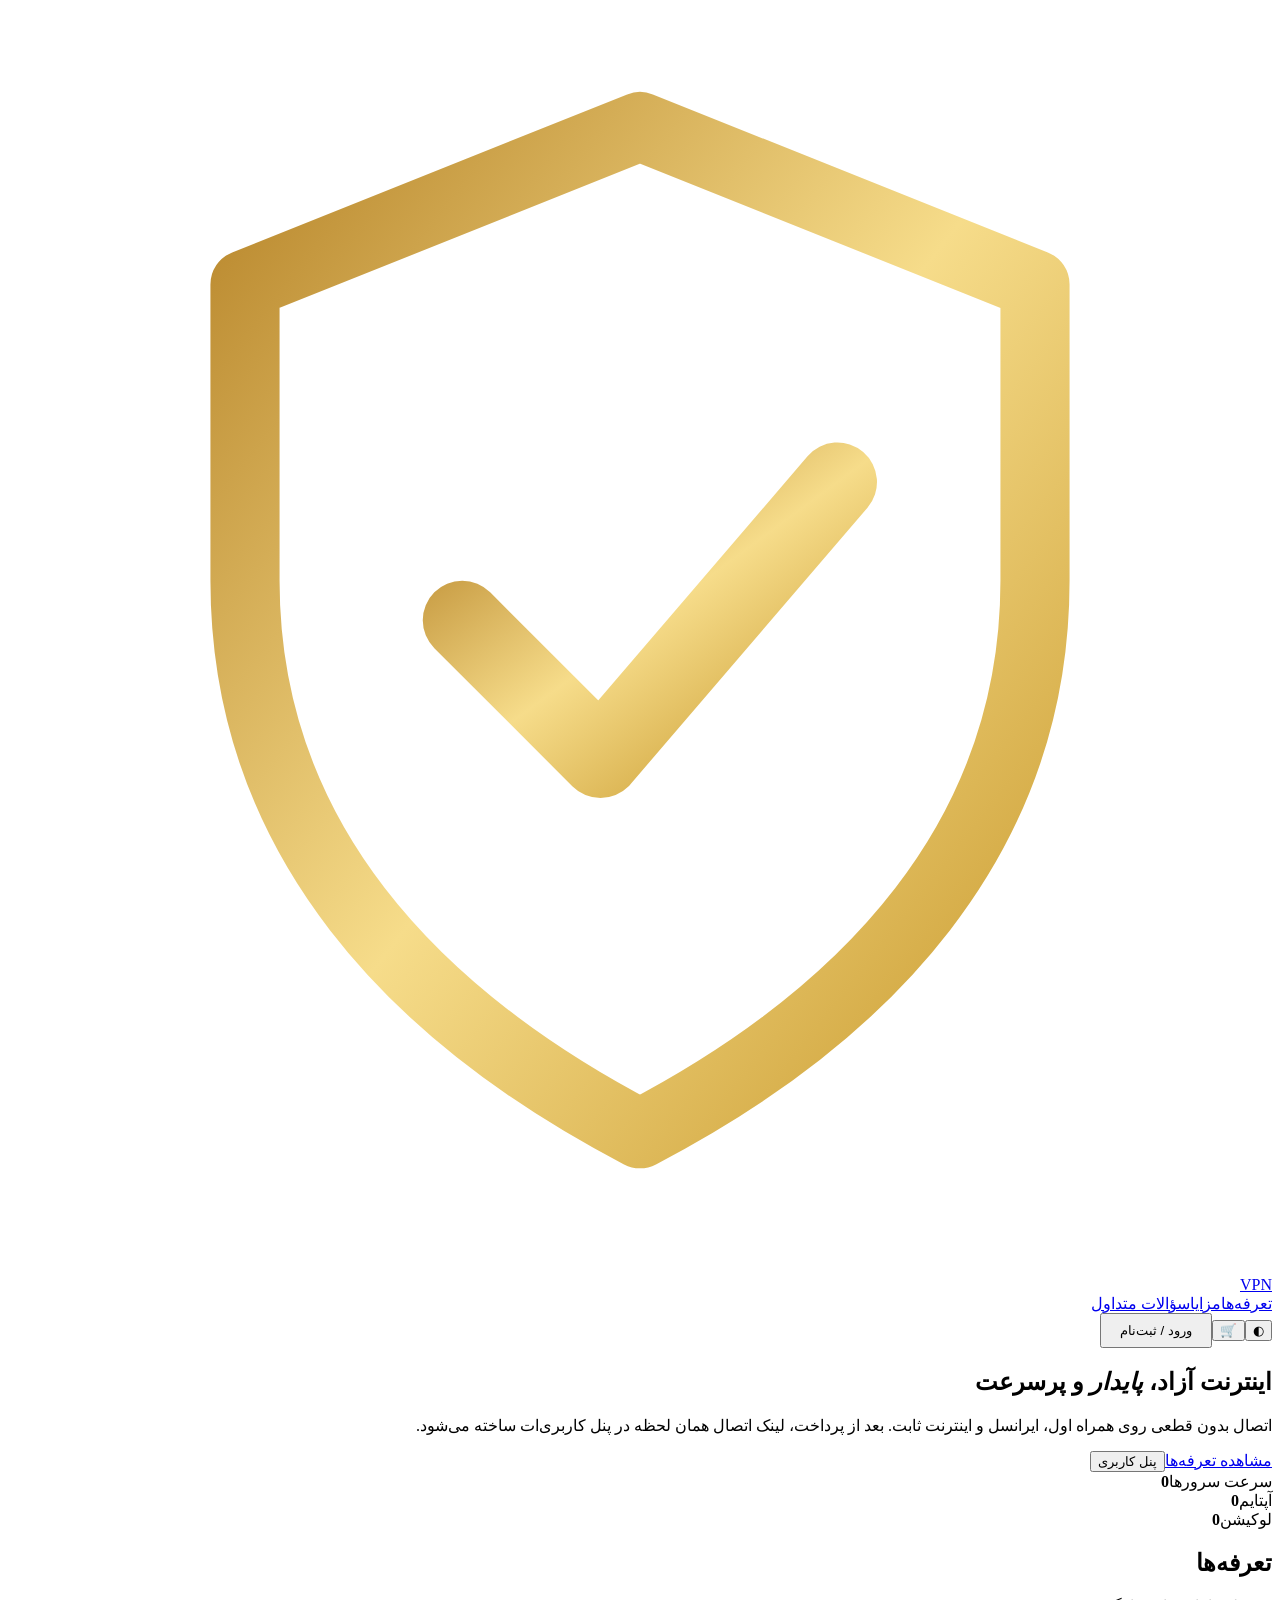
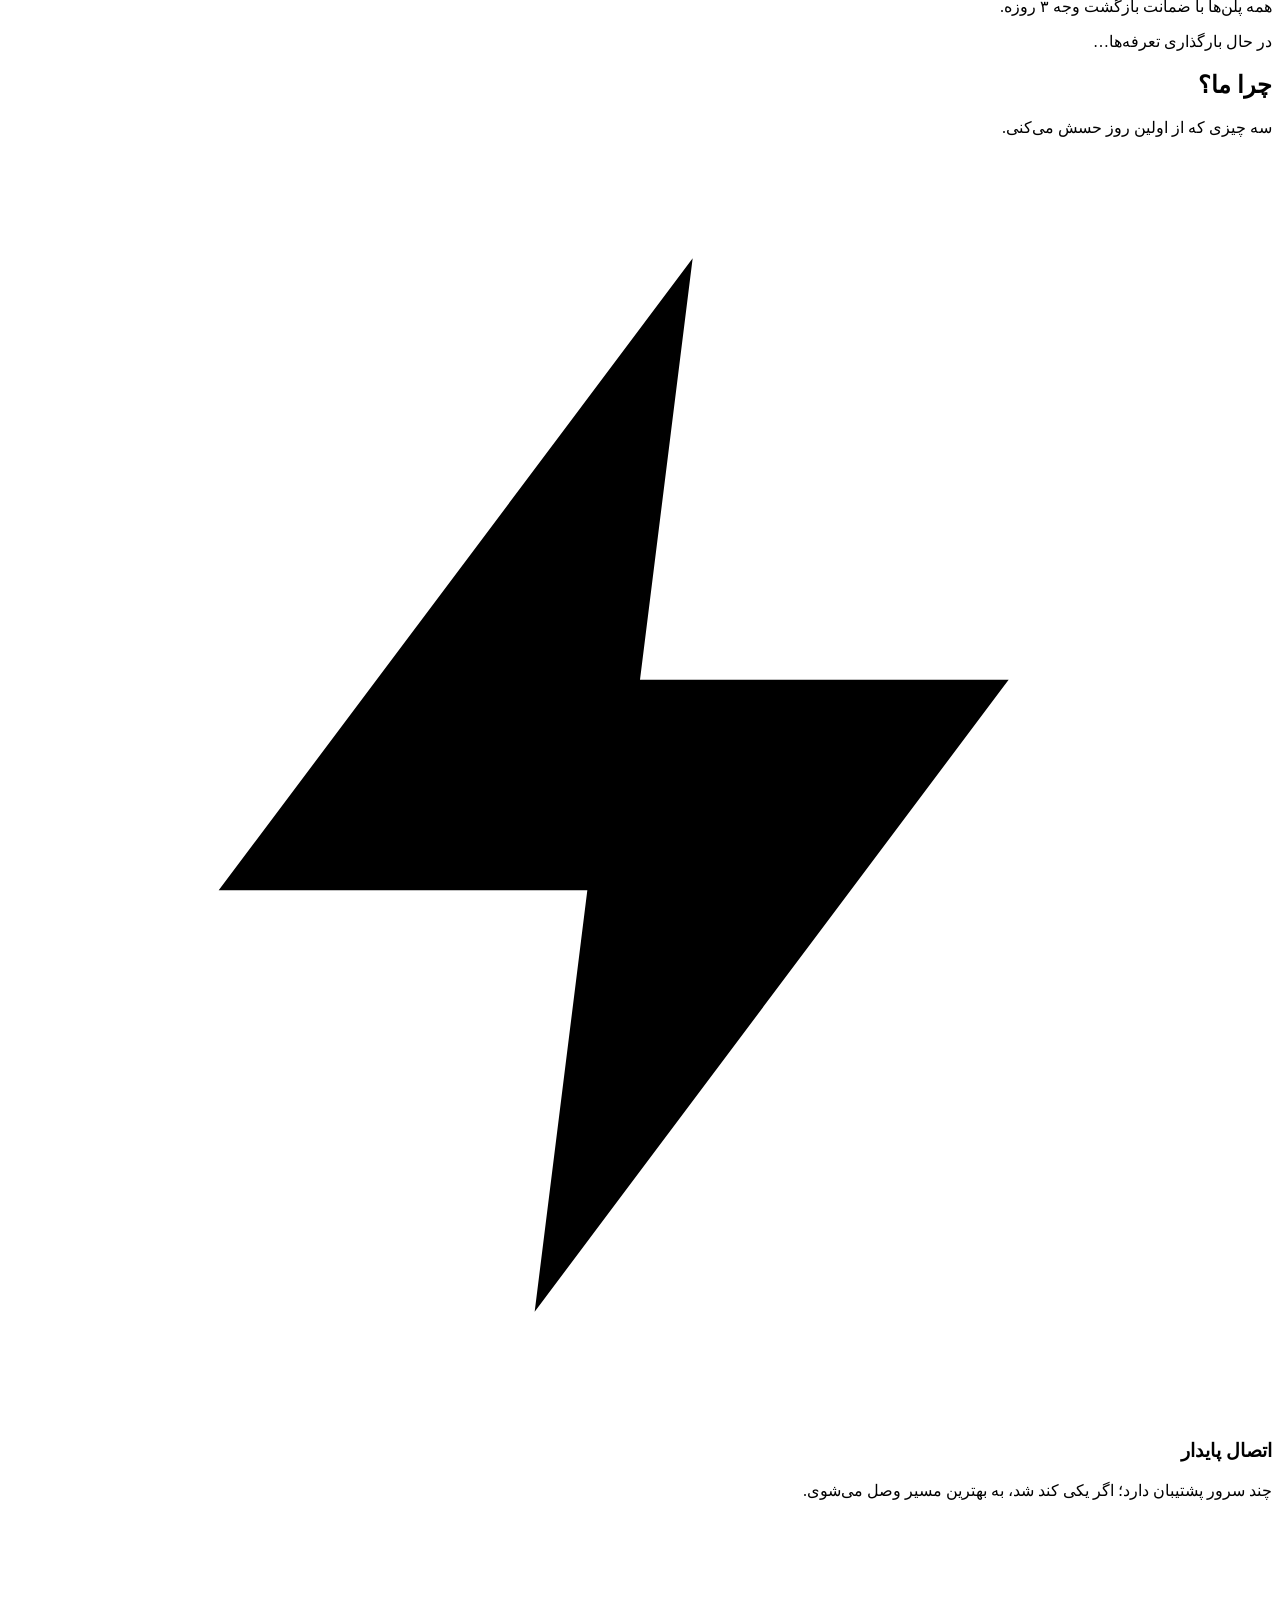
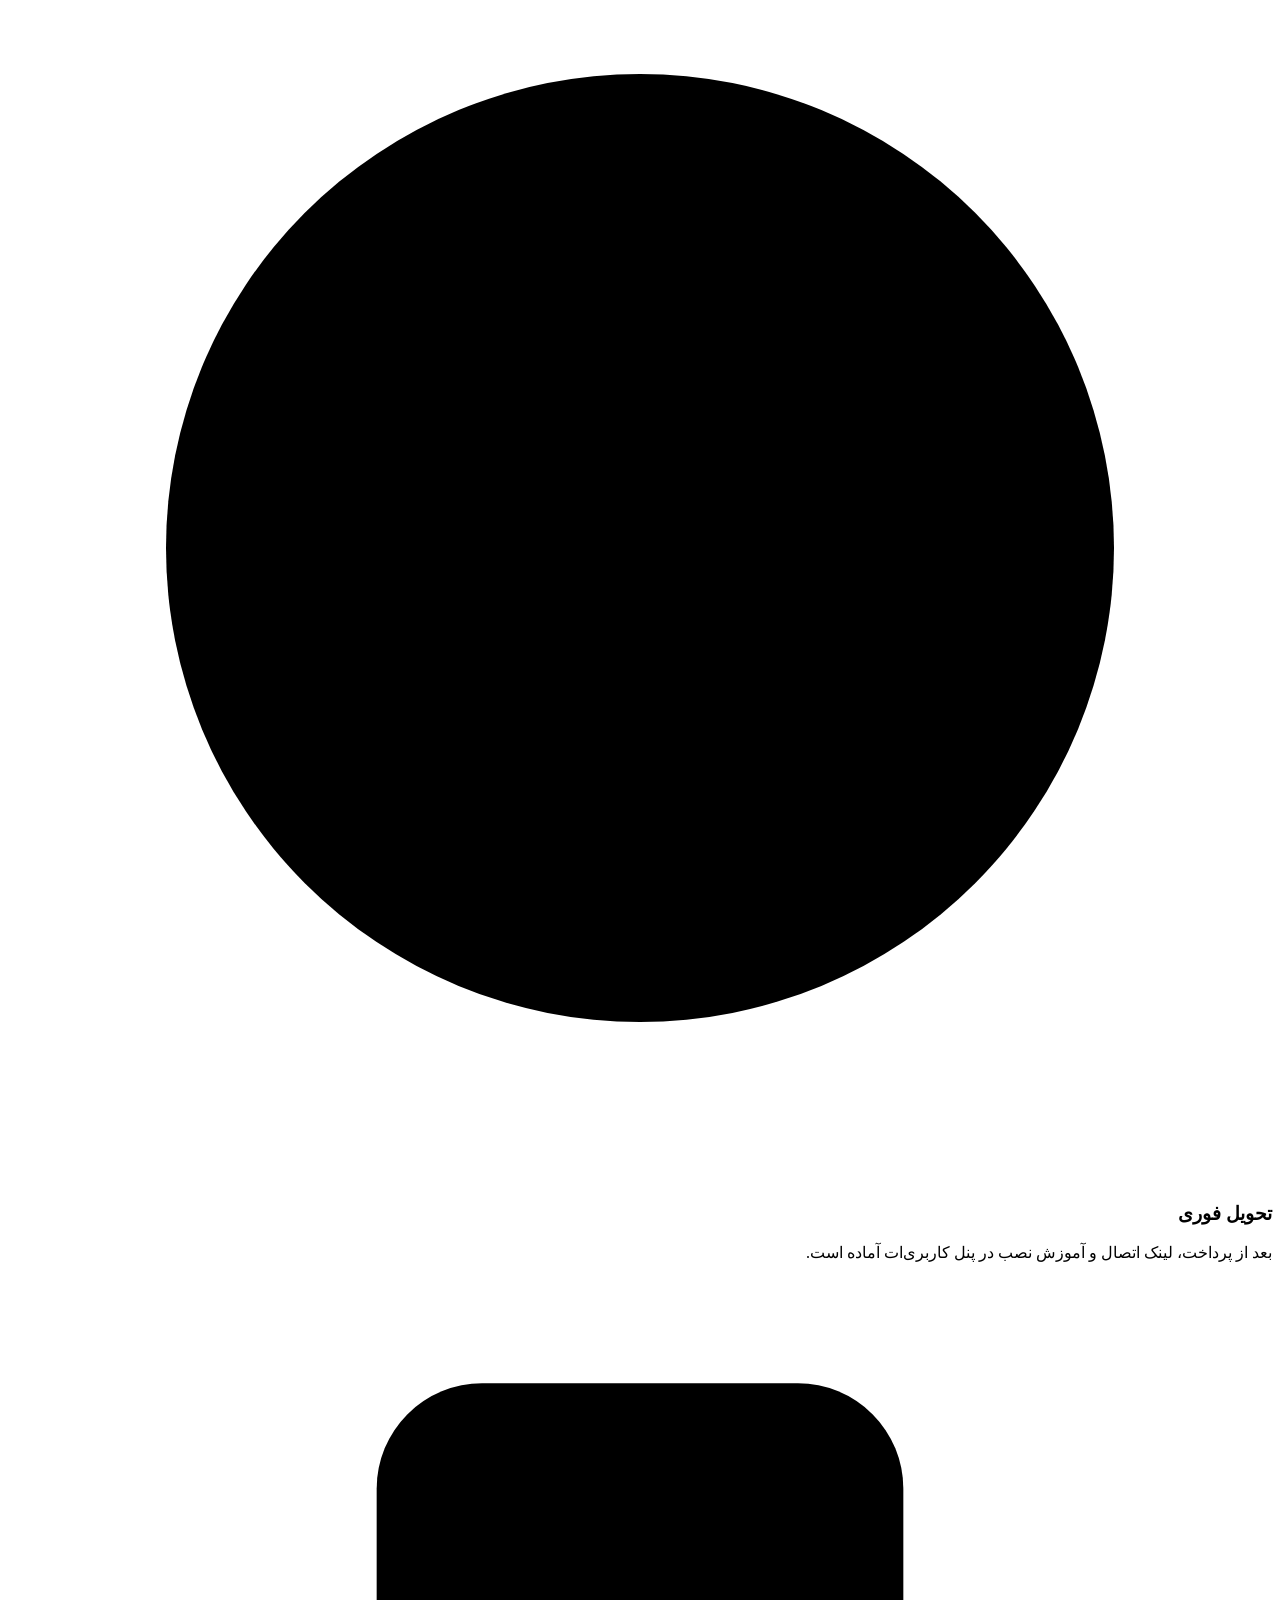
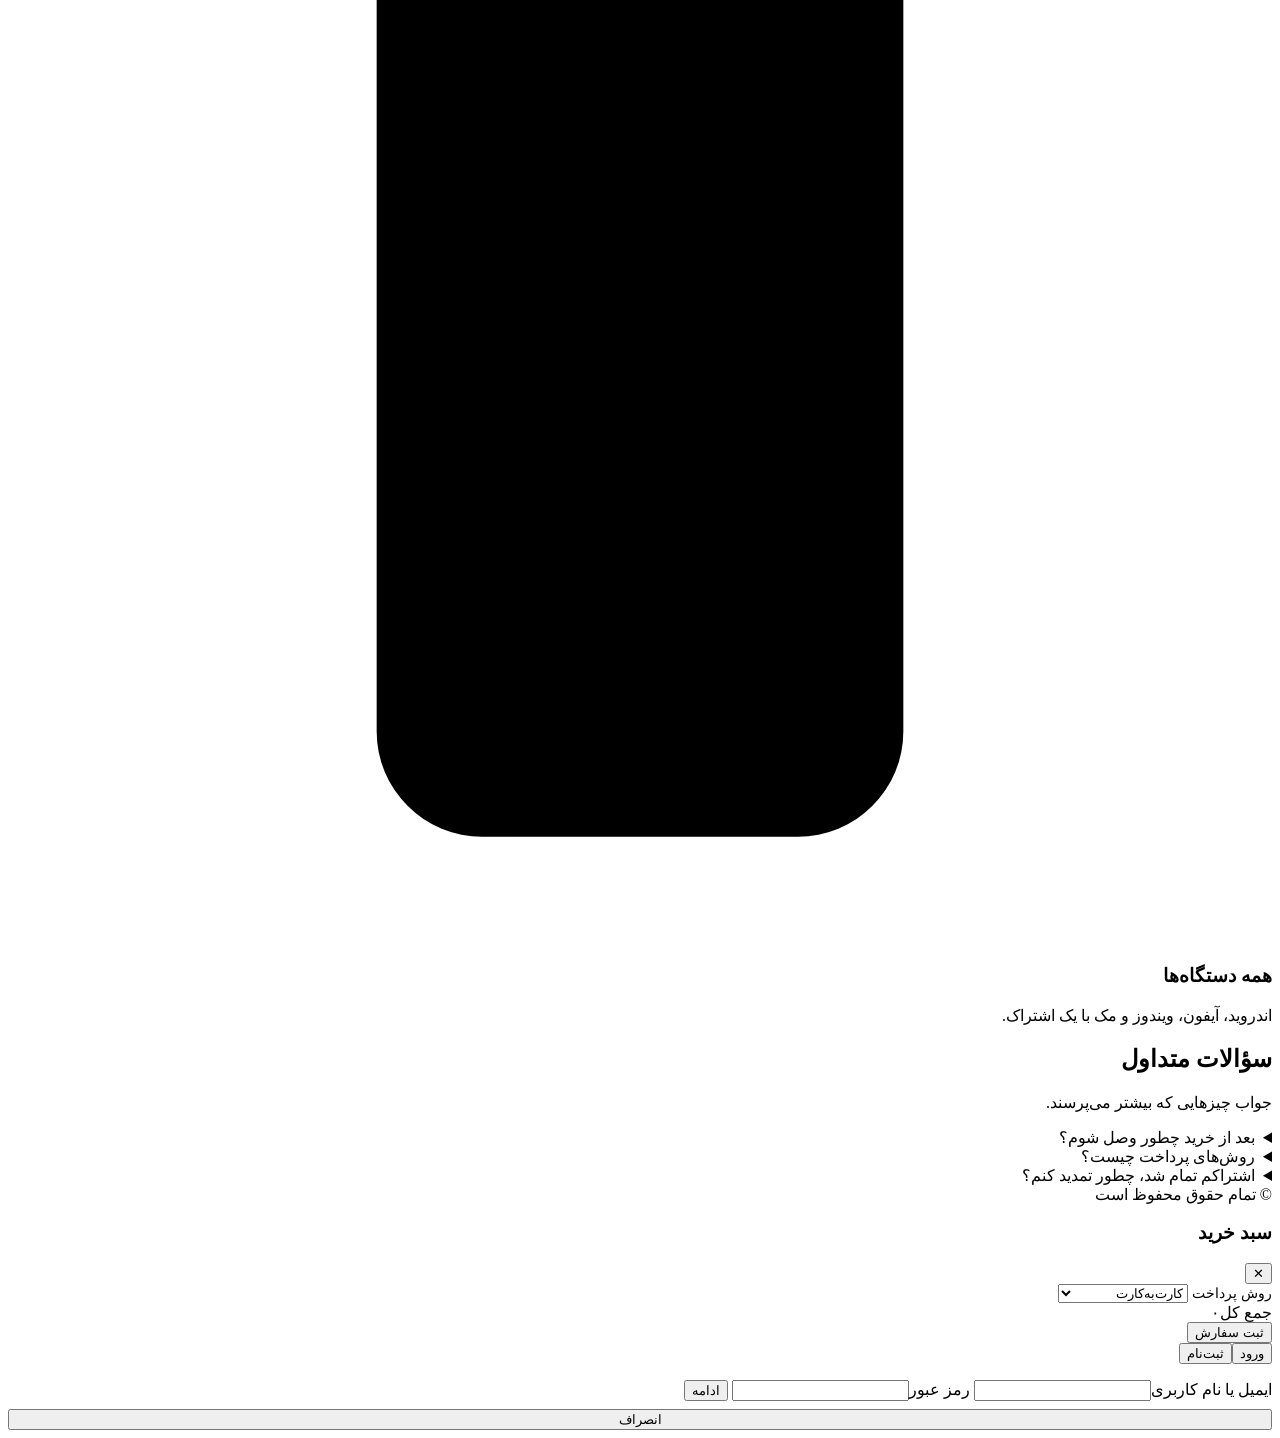
==== index.html @ fc56b476 "Create index.html" ====
<!DOCTYPE html>
<html lang="fa" dir="rtl">
<head>
<meta charset="utf-8">
<meta name="viewport" content="width=device-width, initial-scale=1, viewport-fit=cover">
<title>خرید VPN پرسرعت</title>
<script>try{document.documentElement.dataset.theme=localStorage.getItem('th')||'dark'}catch(e){document.documentElement.dataset.theme='dark'}</script>
<link rel="icon" href="data:image/svg+xml,%3Csvg xmlns='http://www.w3.org/2000/svg' viewBox='0 0 64 64'%3E%3Crect width='64' height='64' rx='16' fill='%23e2b64c'/%3E%3Cpath d='M32 12l16 6v12c0 10-7 18-16 22-9-4-16-12-16-22V18z' fill='%231b1200'/%3E%3C/svg%3E">
<link href="https://fonts.googleapis.com/css2?family=Inter:wght@500;700;800&family=Vazirmatn:wght@400;600;800&display=swap" rel="stylesheet">
<link rel="stylesheet" href="style.css">
</head>
<body>
<div id="bn" hidden></div>
<header class="hd"><div class="w hdi">
  <a class="lg" href="#top"><svg viewBox="0 0 64 64"><defs><linearGradient id="g" x1="0" y1="0" x2="1" y2="1"><stop offset="0" stop-color="#b8862b"/><stop offset=".5" stop-color="#f6dc8a"/><stop offset="1" stop-color="#c99a2e"/></linearGradient></defs><path d="M32 6l20 8v15c0 13-8.500 22-20 28C20.500 51 12 42 12 29V14z" fill="none" stroke="url(#g)" stroke-width="3.500" stroke-linejoin="round"/><path d="M23 31l7 7 12-14" fill="none" stroke="url(#g)" stroke-width="4" stroke-linecap="round" stroke-linejoin="round"/></svg><span class="bn">VPN</span></a>
  <nav><a href="#plans">تعرفه‌ها</a><a href="#why">مزایا</a><a href="#faq">سؤالات متداول</a></nav>
  <div class="hdr-r"><button id="theme" aria-label="تغییر تم">◐</button><button class="ib" data-a="cart" aria-label="سبد خرید">🛒<span class="bdg" id="cc" data-z="1"></span></button><button class="btn pri" id="ub" data-a="user" style="padding:8px 18px">ورود / ثبت‌نام</button></div>
</div></header>
<div class="tape" aria-hidden="true"><div class="tt" id="tape"></div></div>

<main id="home">
<section class="w hero" id="top">
  <div>
    <h1>اینترنت آزاد، <em>پایدار</em> و پرسرعت</h1>
    <p>اتصال بدون قطعی روی همراه اول، ایرانسل و اینترنت ثابت. بعد از پرداخت، لینک اتصال همان لحظه در پنل کاربری‌ات ساخته می‌شود.</p>
    <div class="cta"><a class="btn pri" href="#plans">مشاهده تعرفه‌ها</a><button class="btn" data-a="user">پنل کاربری</button></div>
    <div class="stats"><div class="sc"><span>سرعت سرورها</span><b data-to="940" data-s=" Mbps">0</b></div><div class="sc"><span>آپتایم</span><b data-to="99.9" data-s="%">0</b></div><div class="sc"><span>لوکیشن</span><b data-to="12" data-s="+">0</b></div></div>
  </div>
</section>

<section class="w sec rv" id="plans"><h2>تعرفه‌ها</h2><p>همه پلن‌ها با ضمانت بازگشت وجه ۳ روزه.</p>
  <div class="plans" id="pg"><div class="emp">در حال بارگذاری تعرفه‌ها…</div></div></section>

<section class="w sec rv" id="why"><h2>چرا ما؟</h2><p>سه چیزی که از اولین روز حسش می‌کنی.</p>
  <div class="g3">
    <div class="card f"><svg viewBox="0 0 24 24"><path d="M13 2L4 14h7l-1 8 9-12h-7z"/></svg><h3>اتصال پایدار</h3><p>چند سرور پشتیبان دارد؛ اگر یکی کند شد، به بهترین مسیر وصل می‌شوی.</p></div>
    <div class="card f"><svg viewBox="0 0 24 24"><circle cx="12" cy="12" r="9"/><path d="M12 7v5l3 2"/></svg><h3>تحویل فوری</h3><p>بعد از پرداخت، لینک اتصال و آموزش نصب در پنل کاربری‌ات آماده است.</p></div>
    <div class="card f"><svg viewBox="0 0 24 24"><rect x="7" y="2" width="10" height="20" rx="2"/><path d="M11 18h2"/></svg><h3>همه دستگاه‌ها</h3><p>اندروید، آیفون، ویندوز و مک با یک اشتراک.</p></div>
  </div></section>

<section class="w sec rv" id="faq"><h2>سؤالات متداول</h2><p>جواب چیزهایی که بیشتر می‌پرسند.</p>
  <details><summary>بعد از خرید چطور وصل شوم؟</summary><p>از پنل کاربری لینک اشتراک را کپی کنید و در برنامه‌ای مثل v2rayNG یا Streisand وارد کنید.</p></details>
  <details><summary>روش‌های پرداخت چیست؟</summary><p>کارت‌به‌کارت و ارز دیجیتال.</p></details>
  <details><summary>اشتراکم تمام شد، چطور تمدید کنم؟</summary><p>از پنل کاربری روی «تمدید» بزنید تا پلن به سبد خرید اضافه شود.</p></details>
</section>
</main>

<main id="panel" class="w sec" hidden>
  <h2 id="ph">پنل کاربری</h2><p id="pu"></p>
  <div class="tabs"><button data-a="tab" data-t="subs" aria-pressed="true">اشتراک‌های من</button><button data-a="tab" data-t="prof" aria-pressed="false">پروفایل و سفارش‌ها</button><button data-a="tab" data-t="sup" aria-pressed="false">پشتیبانی</button></div>
  <div id="tsubs"></div>
  <div id="tprof" hidden></div>
  <div id="tsup" hidden></div>
</main>

<footer><div class="w"><span>© تمام حقوق محفوظ است</span><span id="sup"></span></div></footer>

<div id="veil" data-a="close"></div>
<aside id="drawer" aria-label="سبد خرید">
  <div class="dh"><h3>سبد خرید</h3><button data-a="close" aria-label="بستن">✕</button></div>
  <div id="cl"></div>
  <label style="color:var(--mu);font-size:.9rem">روش پرداخت</label>
  <select id="pm"><option value="card">کارت‌به‌کارت</option><option value="usdt">ارز دیجیتال (USDT)</option></select>
  <div class="tot"><span>جمع کل</span><span id="ct">۰</span></div>
  <button class="btn pri full" data-a="checkout">ثبت سفارش</button>
</aside>
<div id="modal"><div class="card mb">
  <div class="seg"><button data-a="mode" data-m="in" aria-pressed="true" style="flex:1">ورود</button><button data-a="mode" data-m="up" aria-pressed="false" style="flex:1">ثبت‌نام</button></div>
  <div id="nmw" hidden><label for="nm">نام کاربری</label><input id="nm" autocomplete="username" dir="ltr"></div>
  <label for="em" id="eml">ایمیل یا نام کاربری</label><input id="em" autocomplete="email" dir="ltr">
  <label for="pwd">رمز عبور</label><input id="pwd" type="password" autocomplete="current-password" dir="ltr">
  <button class="btn pri full" data-a="auth" style="margin-top:16px">ادامه</button>
  <button data-a="close" style="margin-top:8px;width:100%">انصراف</button>
</div></div>
<div id="toast" role="status"></div>
<script src="app.js"></script>
</body>
</html>
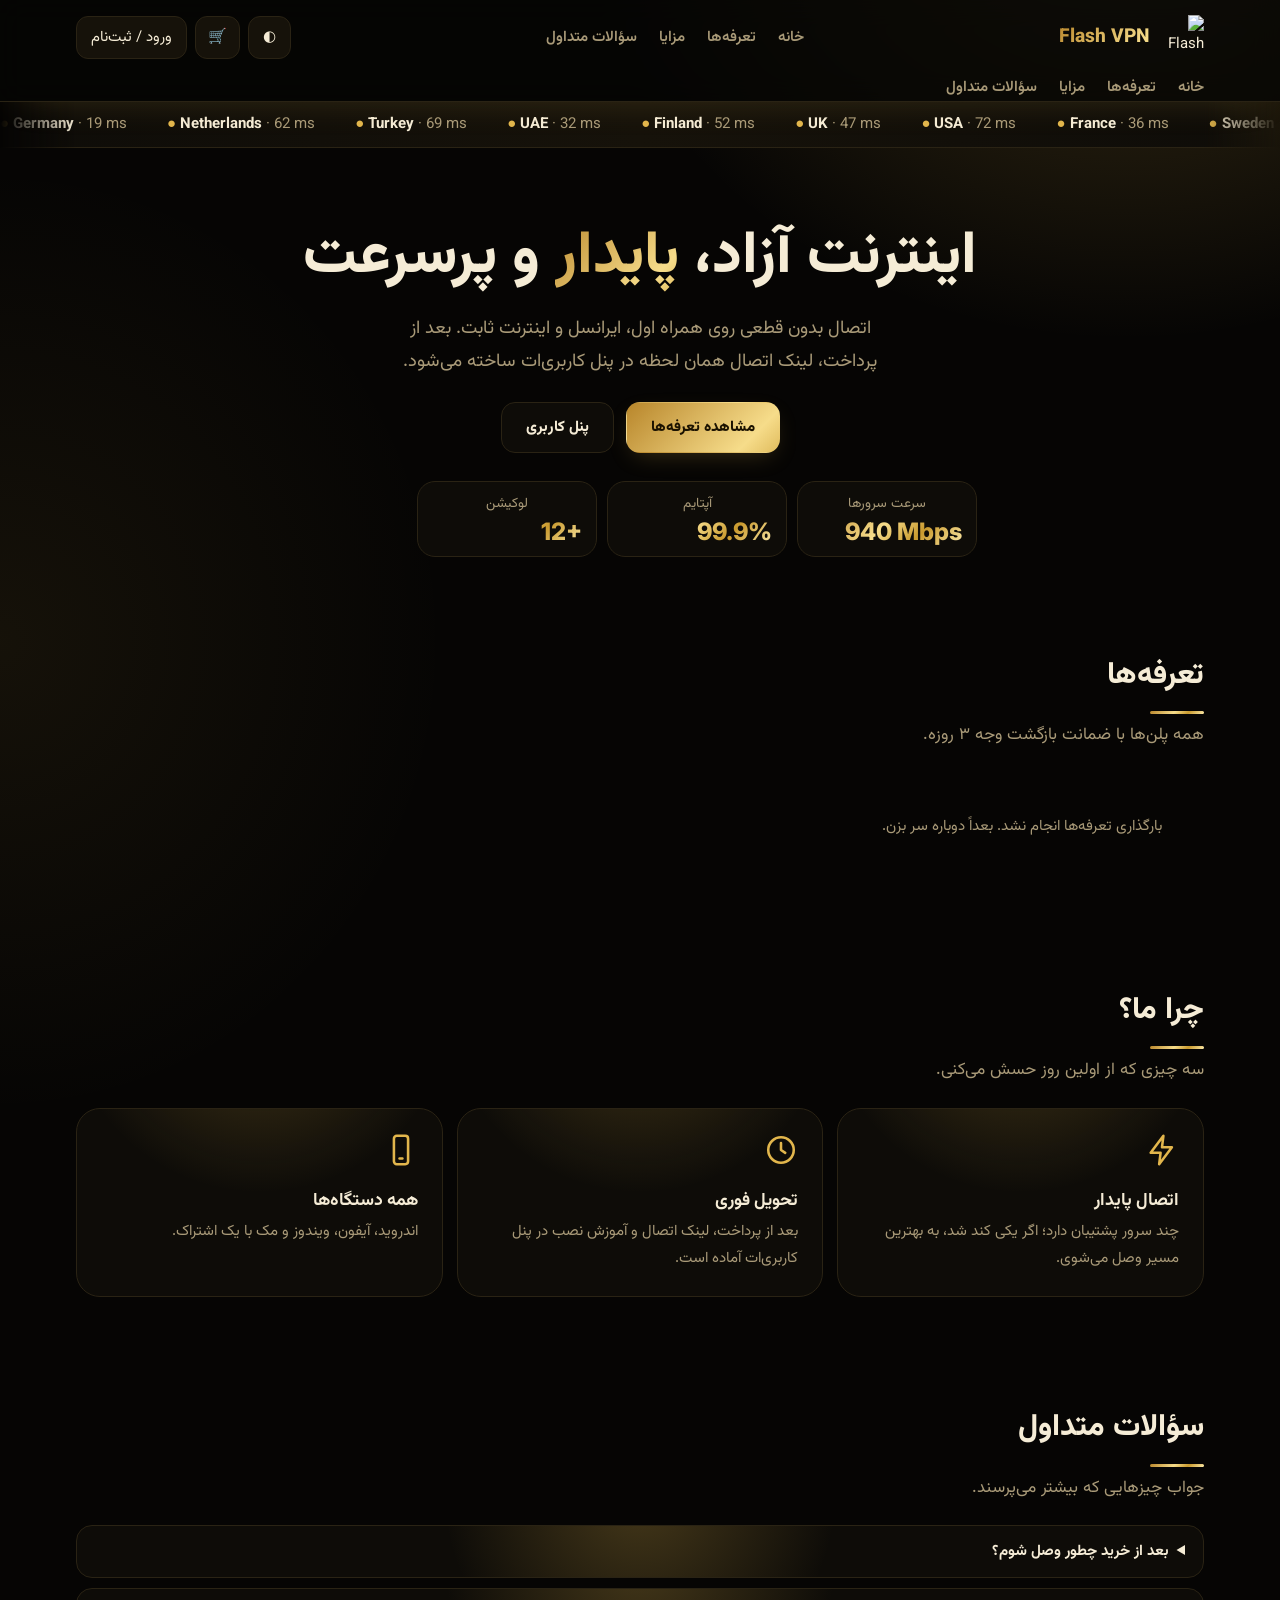
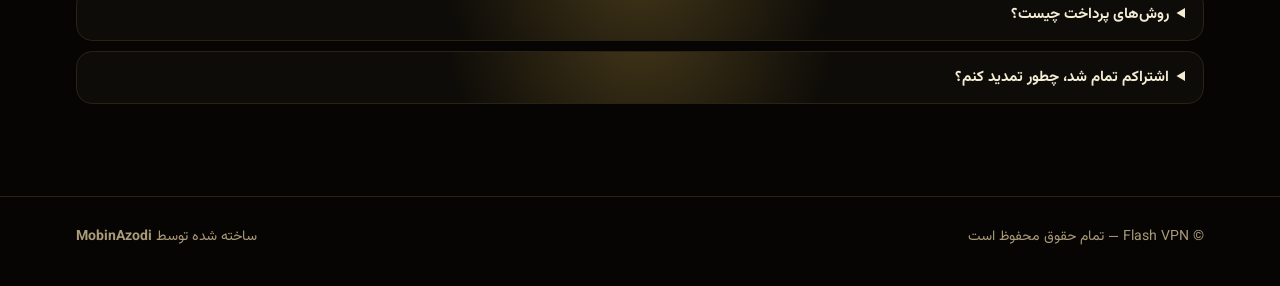
==== commit 37b422b2: "Update index.html" ====
--- a/index.html
+++ b/index.html
@@ -3,19 +3,21 @@
 <head>
 <meta charset="utf-8">
 <meta name="viewport" content="width=device-width, initial-scale=1, viewport-fit=cover">
-<title>خرید VPN پرسرعت</title>
+<title>Flash VPN | خرید VPN پرسرعت</title>
 <script>try{document.documentElement.dataset.theme=localStorage.getItem('th')||'dark'}catch(e){document.documentElement.dataset.theme='dark'}</script>
-<link rel="icon" href="data:image/svg+xml,%3Csvg xmlns='http://www.w3.org/2000/svg' viewBox='0 0 64 64'%3E%3Crect width='64' height='64' rx='16' fill='%23e2b64c'/%3E%3Cpath d='M32 12l16 6v12c0 10-7 18-16 22-9-4-16-12-16-22V18z' fill='%231b1200'/%3E%3C/svg%3E">
+<link rel="icon" type="image/webp" href="logo.webp">
 <link href="https://fonts.googleapis.com/css2?family=Inter:wght@500;700;800&family=Vazirmatn:wght@400;600;800&display=swap" rel="stylesheet">
 <link rel="stylesheet" href="style.css">
 </head>
 <body>
 <div id="bn" hidden></div>
 <header class="hd"><div class="w hdi">
-  <a class="lg" href="#top"><svg viewBox="0 0 64 64"><defs><linearGradient id="g" x1="0" y1="0" x2="1" y2="1"><stop offset="0" stop-color="#b8862b"/><stop offset=".5" stop-color="#f6dc8a"/><stop offset="1" stop-color="#c99a2e"/></linearGradient></defs><path d="M32 6l20 8v15c0 13-8.500 22-20 28C20.500 51 12 42 12 29V14z" fill="none" stroke="url(#g)" stroke-width="3.500" stroke-linejoin="round"/><path d="M23 31l7 7 12-14" fill="none" stroke="url(#g)" stroke-width="4" stroke-linecap="round" stroke-linejoin="round"/></svg><span class="bn">VPN</span></a>
-  <nav><a href="#plans">تعرفه‌ها</a><a href="#why">مزایا</a><a href="#faq">سؤالات متداول</a></nav>
-  <div class="hdr-r"><button id="theme" aria-label="تغییر تم">◐</button><button class="ib" data-a="cart" aria-label="سبد خرید">🛒<span class="bdg" id="cc" data-z="1"></span></button><button class="btn pri" id="ub" data-a="user" style="padding:8px 18px">ورود / ثبت‌نام</button></div>
-</div></header>
+  <a class="lg" href="#top" aria-label="Flash VPN"><img src="logo.webp" alt="Flash VPN" width="44" height="44"><span class="bn">Flash VPN</span></a>
+  <nav><a href="#top">خانه</a><a href="#plans">تعرفه‌ها</a><a href="#why">مزایا</a><a href="#faq">سؤالات متداول</a></nav>
+  <div class="hdr-r"><button id="theme" aria-label="تغییر تم">◐</button><button class="ib" data-a="cart" aria-label="سبد خرید">🛒<span class="bdg" id="cc" data-z="1"></span></button><button class="avt" id="ub" data-a="user" aria-label="ورود / ثبت‌نام" title="ورود / ثبت‌نام"><svg viewBox="0 0 24 24" width="22" height="22" fill="none" stroke="currentColor" stroke-width="1.8" stroke-linecap="round" stroke-linejoin="round" aria-hidden="true"><circle cx="12" cy="8" r="4"/><path d="M4 21c0-4.4 3.6-7 8-7s8 2.6 8 7"/></svg></button></div>
+</div>
+  <nav class="mnav w" aria-label="منو"><a href="#top">خانه</a><a href="#plans">تعرفه‌ها</a><a href="#why">مزایا</a><a href="#faq">سؤالات متداول</a></nav>
+</header>
 <div class="tape" aria-hidden="true"><div class="tt" id="tape"></div></div>
 
 <main id="home">
@@ -53,7 +55,7 @@
   <div id="tsup" hidden></div>
 </main>
 
-<footer><div class="w"><span>© تمام حقوق محفوظ است</span><span id="sup"></span></div></footer>
+<footer><div class="w"><span>© Flash VPN — تمام حقوق محفوظ است</span><span id="sup"></span><div class="by">ساخته شده توسط <b>MobinAzodi</b></div></div></footer>
 
 <div id="veil" data-a="close"></div>
 <aside id="drawer" aria-label="سبد خرید">
--- a/style.css
+++ b/style.css
@@ -0,0 +1,135 @@
+:root{--bg:#fbf7ee;--sf:#fffdf8;--s2:#f3ecdb;--ed:#e5dac0;--ink:#1d1708;--mu:#7b6c4c;--ac:#a8721a;--ai:#fff;--ok:#12985e;--gd:linear-gradient(135deg,#a8721a,#e9c15f 45%,#b98524 70%,#f1d583);--glow:rgba(168,114,26,.2);color-scheme:light;
+box-sizing:border-box;padding-top:env(safe-area-inset-top,0px);padding-bottom:env(safe-area-inset-bottom,0px)}
+:root[data-theme=dark]{--bg:#060504;--sf:#0e0c08;--s2:#16120a;--ed:#2a2314;--ink:#f5ecd6;--mu:#a99a78;--ac:#e2b64c;--ai:#1b1200;--ok:#45d29a;--gd:linear-gradient(135deg,#b8862b,#f6dc8a 45%,#c99a2e 70%,#fbe9a8);--glow:rgba(226,182,76,.26);color-scheme:dark}
+html{scroll-behavior:smooth;scroll-padding-top:calc(76px + env(safe-area-inset-top,0px))}
+*,*::before,*::after{box-sizing:border-box}
+body{margin:0;font:15px/1.8 Vazirmatn,Tahoma,sans-serif;color:var(--ink);overflow-x:hidden;background:radial-gradient(70% 42% at 88% -8%,var(--glow),transparent 62%),radial-gradient(50% 36% at 0% 34%,rgba(226,182,76,.07),transparent 70%),var(--bg)}
+::selection{background:var(--ac);color:var(--ai)}
+a{color:inherit;text-decoration:none}
+.w{max-width:1160px;margin:0 auto;padding:0 16px}
+button{font:inherit;color:var(--ink);cursor:pointer;border:1px solid var(--ed);background:var(--s2);border-radius:12px;padding:7px 14px;transition:transform .15s,border-color .2s}
+button:active{transform:scale(.95)}
+:focus-visible{outline:2px solid var(--ac);outline-offset:2px}
+.hd{position:sticky;top:env(safe-area-inset-top,0px);z-index:30;background:color-mix(in srgb,var(--bg) 80%,transparent);backdrop-filter:blur(14px);border-bottom:1px solid var(--ed);box-shadow:0 10px 40px -20px var(--glow)}
+.hdi{display:flex;align-items:center;justify-content:space-between;height:74px;gap:10px}
+.lg{display:flex;align-items:center;gap:10px}
+.lg svg{width:40px;height:40px;filter:drop-shadow(0 0 12px var(--glow))}
+.bn{font-weight:800;font-size:1.2rem;background:var(--gd);background-size:220% 100%;-webkit-background-clip:text;background-clip:text;color:transparent;animation:gs 7s linear infinite}
+@keyframes gs{to{background-position:-220% 0}}
+nav{display:flex;gap:22px;color:var(--mu);font-weight:600}nav a:hover{color:var(--ac)}
+.btn{display:inline-block;border-radius:14px;padding:11px 24px;font-weight:800;border:1px solid var(--ed);background:var(--sf);position:relative;overflow:hidden;transition:transform .2s,box-shadow .3s}
+.btn:hover{transform:translateY(-2px)}
+.btn.pri{background:var(--gd);background-size:200% 100%;color:var(--ai);border-color:transparent;box-shadow:0 8px 24px -8px var(--glow)}
+.btn.pri::after{content:"";position:absolute;inset:0;pointer-events:none;background:linear-gradient(105deg,transparent 35%,rgba(255,255,255,.5) 50%,transparent 65%);transform:translateX(-130%);animation:shn 4.6s ease-in-out infinite}
+@keyframes shn{0%,62%{transform:translateX(-130%)}100%{transform:translateX(130%)}}
+.tape{overflow:hidden;border-bottom:1px solid var(--ed);background:linear-gradient(90deg,var(--sf),var(--s2),var(--sf));white-space:nowrap;direction:ltr;-webkit-mask-image:linear-gradient(90deg,transparent,#000 6%,#000 94%,transparent);mask-image:linear-gradient(90deg,transparent,#000 6%,#000 94%,transparent)}
+.tt{display:flex;width:max-content;gap:40px;padding:9px 0;color:var(--mu);animation:run 34s linear infinite}.tt b{color:var(--ink)}.tt i{color:var(--ac);font-style:normal}
+.tape:hover .tt{animation-play-state:paused}
+@keyframes run{to{transform:translateX(-50%)}}
+.hero{display:grid;grid-template-columns:1.1fr .9fr;gap:44px;align-items:center;padding:56px 16px 40px}
+h1{font-size:clamp(2.2rem,5.6vw,3.7rem);line-height:1.35;margin:0 0 14px;font-weight:800}
+h1 em{font-style:normal;background:var(--gd);background-size:220% 100%;-webkit-background-clip:text;background-clip:text;color:transparent;animation:gs 6s linear infinite}
+.hero p{font-size:1.15rem;max-width:50ch;color:var(--mu);margin:0 0 24px}
+.cta{display:flex;gap:12px;flex-wrap:wrap}
+.stats{display:grid;grid-template-columns:repeat(3,1fr);gap:10px;margin-top:28px}
+.sc{background:var(--sf);border:1px solid var(--ed);border-radius:18px;padding:10px 14px;animation:up .7s cubic-bezier(.2,.8,.2,1) both}
+.sc:nth-child(2){animation-delay:.08s}.sc:nth-child(3){animation-delay:.16s}
+.sc span{display:block;color:var(--mu);font-size:.85rem}
+.sc b{font:800 1.5rem Inter,sans-serif;direction:ltr;display:block;text-align:right;background:var(--gd);-webkit-background-clip:text;background-clip:text;color:transparent}
+@keyframes up{from{opacity:0;transform:translateY(14px)}}
+.hc{position:relative;display:grid;place-items:center;min-height:400px}
+.orb{position:relative;width:min(290px,70vw);aspect-ratio:1;display:grid;place-items:center;--c:var(--ac)}
+.orb.on{--c:var(--ok)}
+.ring{position:absolute;inset:0;border-radius:50%;border:1.5px solid var(--c);opacity:0;animation:ping 4s ease-out infinite}
+.ring:nth-child(2){animation-delay:1.3s}.ring:nth-child(3){animation-delay:2.6s}
+.orb.on .ring{animation-duration:2s}
+@keyframes ping{0%{transform:scale(.4);opacity:.8}100%{transform:scale(1.2);opacity:0}}
+.pw{position:relative;z-index:2;width:128px;height:128px;border-radius:50%;border:0;display:grid;place-items:center;background:radial-gradient(circle at 32% 26%,rgba(255,255,255,.35),transparent 45%),var(--gd);box-shadow:0 0 70px -6px var(--c),inset 0 0 0 2px rgba(255,255,255,.18);padding:0}
+.orb.on .pw{background:radial-gradient(circle at 32% 26%,rgba(255,255,255,.35),transparent 45%),var(--ok)}
+.pw svg{width:54px;height:54px;stroke:var(--ai);fill:none;stroke-width:2.2;stroke-linecap:round;stroke-linejoin:round}
+.hk{position:absolute;display:flex;align-items:center;gap:10px;background:var(--sf);border:1px solid var(--ed);border-radius:18px;padding:8px 14px;animation:fl 5s ease-in-out infinite;z-index:3;font-size:.9rem;white-space:nowrap}
+.hk small{display:block;color:var(--mu);font-size:.75rem;line-height:1.3}.hk b{font-family:Inter,sans-serif;direction:ltr;display:block;line-height:1.3}
+.hk:nth-of-type(1){top:6%;right:-2%}.hk:nth-of-type(2){top:48%;left:-4%;animation-delay:-1.8s}.hk:nth-of-type(3){bottom:4%;right:4%;animation-delay:-3.4s}
+@keyframes fl{50%{transform:translateY(-10px)}}
+@property --a{syntax:"<angle>";initial-value:0deg;inherits:false}
+.hk::before,.plan.best::before{content:"";position:absolute;inset:0;border-radius:inherit;padding:1px;pointer-events:none;background:conic-gradient(from var(--a),transparent 0 68%,var(--ac) 84%,transparent);-webkit-mask:linear-gradient(#000 0 0) content-box,linear-gradient(#000 0 0);-webkit-mask-composite:xor;mask-composite:exclude;animation:ro 7s linear infinite}
+@keyframes ro{to{--a:360deg}}
+.sec{padding:52px 16px}
+.sec h2{font-size:1.9rem;margin:0 0 6px;font-weight:800}
+.sec h2::after{content:"";display:block;width:54px;height:3px;margin-top:8px;border-radius:3px;background:var(--gd);transform-origin:right;transform:scaleX(0);transition:transform .9s .25s cubic-bezier(.2,.8,.2,1)}
+.rv.in h2::after{transform:scaleX(1)}
+.sec>p{color:var(--mu);margin:0 0 22px;font-size:1.05rem}
+.card,details{background:var(--sf);border:1px solid var(--ed);border-radius:24px;transition:border-color .3s,box-shadow .3s,transform .3s;background-image:radial-gradient(280px circle at var(--mx,50%) var(--my,-60%),var(--glow),transparent 70%)}
+.card:hover,details:hover{border-color:color-mix(in srgb,var(--ac) 55%,var(--ed));box-shadow:0 14px 44px -18px var(--glow)}
+.plans{display:grid;grid-template-columns:repeat(3,1fr);gap:18px}
+.plan{position:relative;padding:26px;display:flex;flex-direction:column}
+.plan:hover{transform:translateY(-6px)}
+.plan.best{border-radius:24px}
+.plan.best::before{border-radius:24px;padding:2px}
+.plan h3{margin:0;font-size:1.2rem}
+.price{font:800 2.2rem Inter,sans-serif;margin:8px 0 0;background:var(--gd);-webkit-background-clip:text;background-clip:text;color:transparent;width:max-content}
+.price small{font:400 .85rem Vazirmatn,sans-serif;color:var(--mu);-webkit-text-fill-color:var(--mu)}
+.plan ul{list-style:none;padding:0;margin:14px 0 22px;color:var(--mu);flex:1}
+.plan li::before{content:"✦ ";color:var(--ac)}
+.tag{align-self:flex-start;background:var(--gd);color:var(--ai);font-weight:800;font-size:.75rem;border-radius:99px;padding:0 12px;margin-bottom:6px}
+.g3{display:grid;grid-template-columns:repeat(3,1fr);gap:14px}
+.f{padding:24px}
+.f svg{width:34px;height:34px;stroke:var(--ac);fill:none;stroke-width:1.8;stroke-linecap:round;stroke-linejoin:round}
+.f h3{margin:8px 0 2px;font-size:1.1rem}.f p{margin:0;color:var(--mu)}
+details{border-radius:16px;padding:12px 18px;margin-bottom:10px}
+summary{cursor:pointer;font-weight:700}
+details p{margin:8px 0 0;color:var(--mu)}
+footer{border-top:1px solid var(--ed);margin-top:30px;padding:28px 0 36px;color:var(--mu);font-size:.88rem}
+footer .w{display:flex;justify-content:space-between;flex-wrap:wrap;gap:10px}
+footer a{color:var(--ac)}
+.rv{opacity:0;transform:translateY(16px);transition:opacity .7s,transform .7s}.rv.in{opacity:1;transform:none}
+@media(max-width:880px){.hero,.plans,.g3{grid-template-columns:1fr}nav{display:none}.hk{display:none}.hc{min-height:340px}}
+@media(prefers-reduced-motion:reduce){*{animation:none!important;transition:none!important}.rv{opacity:1;transform:none}}
+
+.hdr-r{display:flex;gap:8px;align-items:center}
+.ib{position:relative;padding:7px 12px}
+.bdg{position:absolute;top:-6px;left:-6px;min-width:20px;height:20px;border-radius:99px;background:var(--gd);color:var(--ai);font:800 .72rem/20px Inter,sans-serif;text-align:center;padding:0 5px}
+.bdg:empty,.bdg[data-z="1"]{display:none}
+.pv{padding:22px;max-width:380px;margin-inline:auto;width:100%;animation:fl 6s ease-in-out infinite}
+.pv h3{margin:0 0 2px;font-size:1.05rem}.pv small{color:var(--mu)}
+.bar{height:10px;border-radius:99px;background:var(--s2);overflow:hidden;margin:6px 0 14px}
+.bar i{display:block;height:100%;width:0;border-radius:inherit;background:var(--gd);transition:width 1.6s cubic-bezier(.2,.8,.2,1)}
+.row{display:flex;justify-content:space-between;color:var(--mu);font-size:.9rem}.row b{color:var(--ink)}
+.ok{color:var(--ok)}
+#veil{position:fixed;inset:0;background:rgba(0,0,0,.55);backdrop-filter:blur(3px);z-index:50;opacity:0;pointer-events:none;transition:opacity .3s}
+#veil.on{opacity:1;pointer-events:auto}
+#drawer{position:fixed;top:0;bottom:0;left:0;width:min(420px,100vw);z-index:60;background:var(--sf);border-right:1px solid var(--ed);transform:translateX(-102%);transition:transform .4s cubic-bezier(.2,.8,.2,1);display:flex;flex-direction:column;padding:calc(18px + env(safe-area-inset-top,0px)) 18px calc(18px + env(safe-area-inset-bottom,0px))}
+#drawer.on{transform:none}
+.dh{display:flex;justify-content:space-between;align-items:center;margin-bottom:10px}.dh h3{margin:0}
+#cl{flex:1;overflow:auto}
+.ci{display:flex;justify-content:space-between;align-items:center;gap:10px;padding:12px 0;border-bottom:1px solid var(--ed)}
+.ci b{display:block}.ci small{color:var(--mu)}
+.q{display:flex;align-items:center;gap:8px}.q button{padding:0;width:30px;height:30px}
+.emp{color:var(--mu);text-align:center;padding:40px 0}
+select,input{font:inherit;color:var(--ink);background:var(--s2);border:1px solid var(--ed);border-radius:12px;padding:10px 12px;width:100%}
+input:focus,select:focus{border-color:var(--ac)}
+.tot{display:flex;justify-content:space-between;font-weight:800;font-size:1.1rem;margin:12px 0}
+.btn.full{width:100%;text-align:center;cursor:pointer;font:inherit;font-weight:800}
+#modal{position:fixed;inset:0;z-index:70;display:grid;place-items:center;padding:16px;pointer-events:none;opacity:0;transition:opacity .3s}
+#modal.on{opacity:1;pointer-events:auto}
+.mb{width:min(400px,100%);padding:26px;transform:translateY(16px);transition:transform .35s}#modal.on .mb{transform:none}
+.mb h3{margin:0 0 12px}.mb label{display:block;margin:10px 0 4px;color:var(--mu);font-size:.9rem}
+.seg{display:flex;gap:6px;margin-bottom:6px}.seg button[aria-pressed=true],.tabs button[aria-pressed=true]{background:var(--gd);color:var(--ai);border-color:transparent;font-weight:800}
+.tabs{display:flex;gap:8px;margin:0 0 20px;flex-wrap:wrap}
+.sub{padding:20px;margin-bottom:14px}
+.sub h3{margin:0}.lk{display:flex;gap:8px;margin-top:12px;direction:ltr}.lk input{font-size:.8rem}
+.ord{padding:14px 18px;margin-bottom:10px;display:flex;justify-content:space-between;align-items:center;gap:10px;flex-wrap:wrap}
+.pill{border-radius:99px;padding:0 12px;font-size:.8rem;font-weight:700;background:var(--s2);color:var(--mu)}.pill.g{background:rgba(69,210,154,.15);color:var(--ok)}
+.g2{display:grid;grid-template-columns:1fr 1fr;gap:14px}
+#toast{position:fixed;bottom:calc(20px + env(safe-area-inset-bottom,0px));left:50%;transform:translate(-50%,30px);background:var(--gd);color:var(--ai);font-weight:800;padding:10px 22px;border-radius:14px;z-index:90;opacity:0;transition:.35s;pointer-events:none}
+#toast.on{opacity:1;transform:translate(-50%,0)}
+@media(max-width:880px){.g2{grid-template-columns:1fr}}
+.hero{grid-template-columns:1fr;justify-items:center;text-align:center;padding-top:70px}.hero p{margin-inline:auto}.cta{justify-content:center}.stats{width:min(560px,100%)}
+#bn{text-align:center;padding:8px 14px;font-weight:700;background:var(--gd);color:var(--ai)}
+.pay{margin-top:10px;padding:12px;border:1px dashed var(--ac);border-radius:14px;font-size:.9rem}
+.pay code{direction:ltr;display:inline-block;font-family:Inter,monospace;color:var(--ink);user-select:all}
+.pay .lk{margin-top:8px}
+.msg{padding:8px 12px;border-radius:12px;margin:6px 0;background:var(--s2)}.msg.a{background:rgba(226,182,76,.16)}
+.msg small{display:block;color:var(--mu)}
+textarea{font:inherit;color:var(--ink);background:var(--s2);border:1px solid var(--ed);border-radius:12px;padding:10px 12px;width:100%;min-height:80px}
+.emp a{color:var(--ac)}
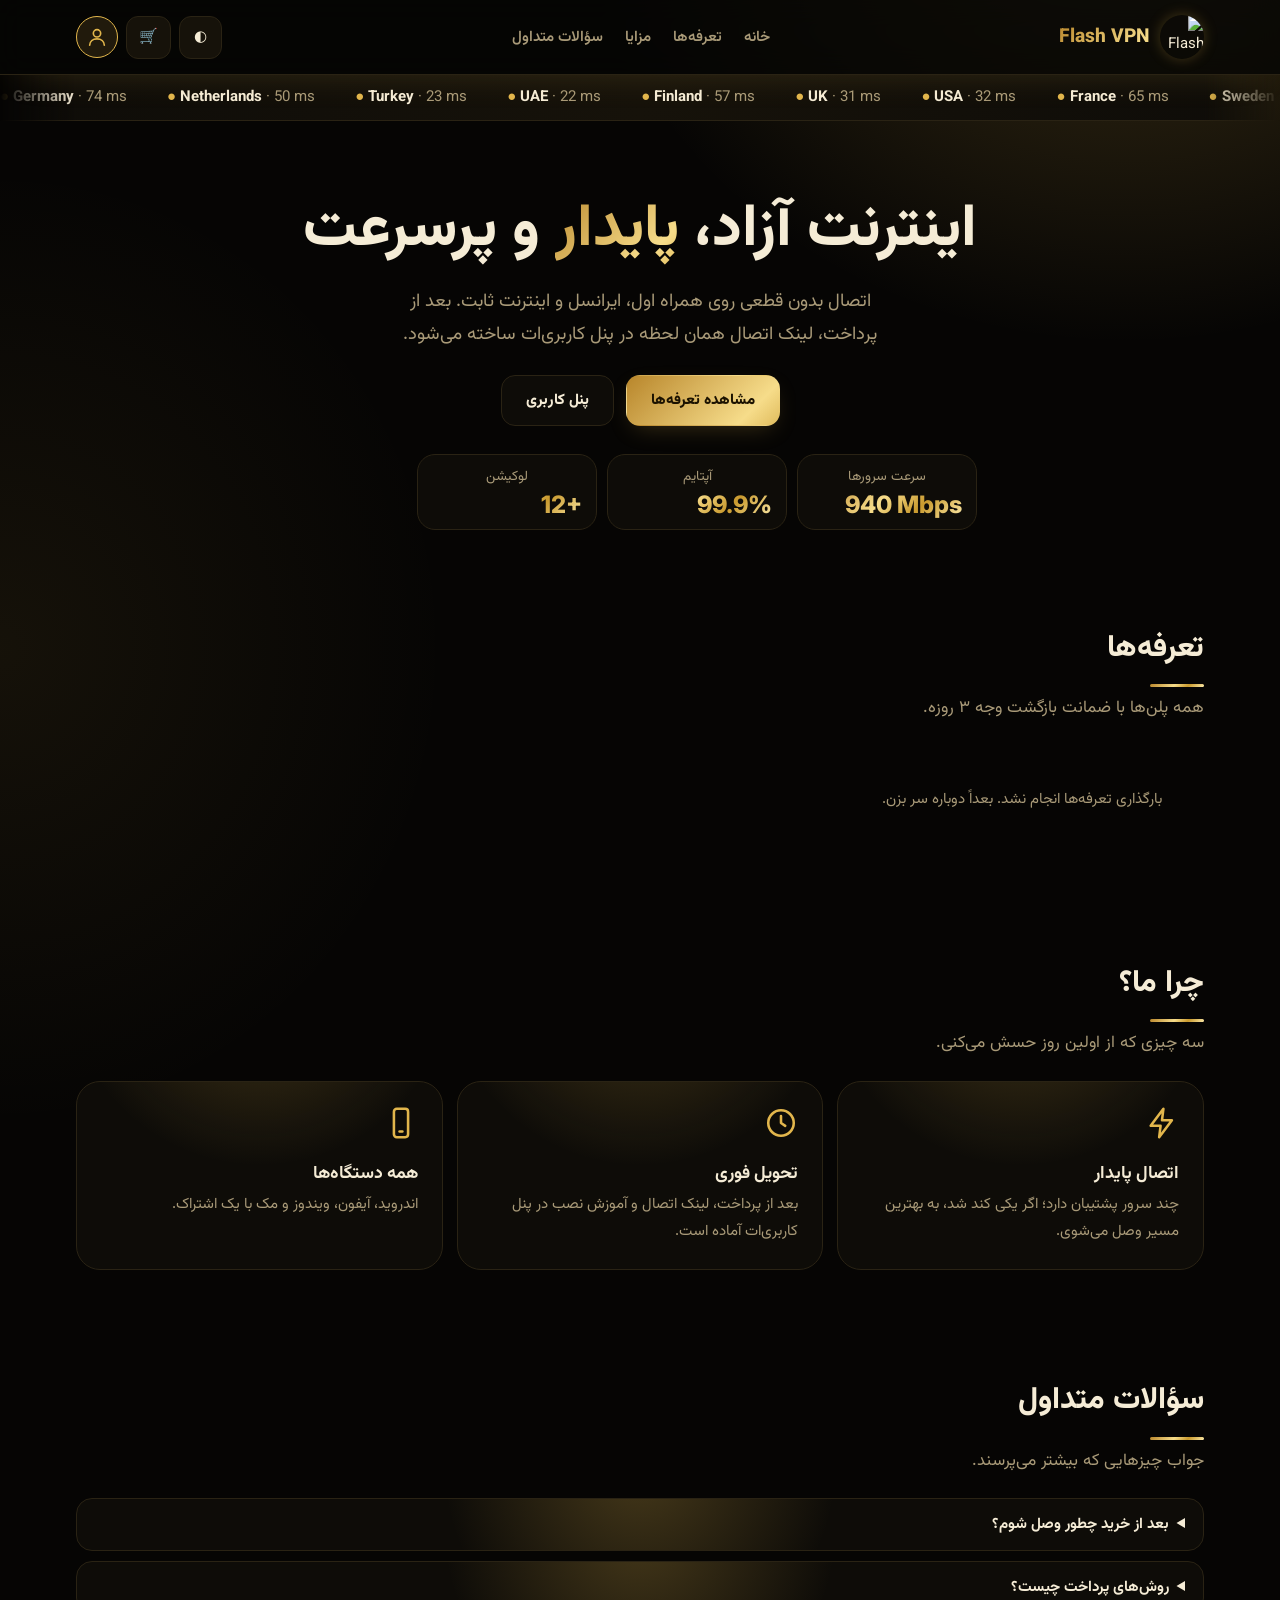
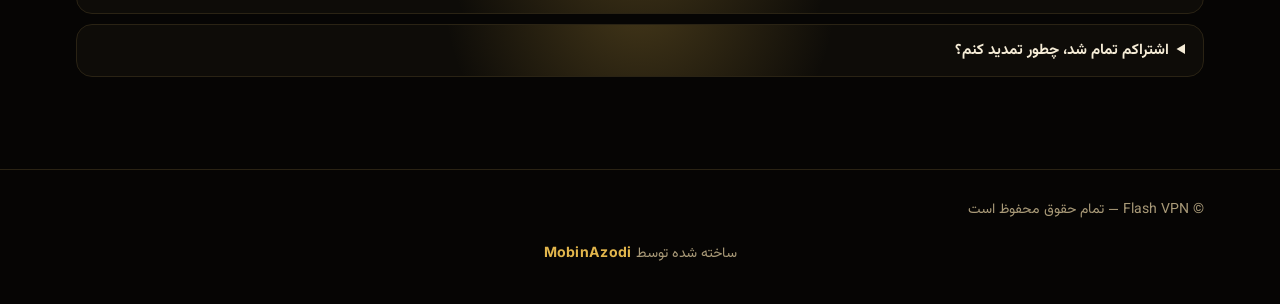
==== commit db9cd60c: "Update index.html" ====
--- a/index.html
+++ b/index.html
@@ -5,14 +5,14 @@
 <meta name="viewport" content="width=device-width, initial-scale=1, viewport-fit=cover">
 <title>Flash VPN | خرید VPN پرسرعت</title>
 <script>try{document.documentElement.dataset.theme=localStorage.getItem('th')||'dark'}catch(e){document.documentElement.dataset.theme='dark'}</script>
-<link rel="icon" type="image/webp" href="logo.webp">
+<link rel="icon" type="image/png" href="logo.png">
 <link href="https://fonts.googleapis.com/css2?family=Inter:wght@500;700;800&family=Vazirmatn:wght@400;600;800&display=swap" rel="stylesheet">
 <link rel="stylesheet" href="style.css">
 </head>
 <body>
 <div id="bn" hidden></div>
 <header class="hd"><div class="w hdi">
-  <a class="lg" href="#top" aria-label="Flash VPN"><img src="logo.webp" alt="Flash VPN" width="44" height="44"><span class="bn">Flash VPN</span></a>
+  <a class="lg" href="#top" aria-label="Flash VPN"><img src="logo.png" alt="Flash VPN" width="44" height="44"><span class="bn">Flash VPN</span></a>
   <nav><a href="#top">خانه</a><a href="#plans">تعرفه‌ها</a><a href="#why">مزایا</a><a href="#faq">سؤالات متداول</a></nav>
   <div class="hdr-r"><button id="theme" aria-label="تغییر تم">◐</button><button class="ib" data-a="cart" aria-label="سبد خرید">🛒<span class="bdg" id="cc" data-z="1"></span></button><button class="avt" id="ub" data-a="user" aria-label="ورود / ثبت‌نام" title="ورود / ثبت‌نام"><svg viewBox="0 0 24 24" width="22" height="22" fill="none" stroke="currentColor" stroke-width="1.8" stroke-linecap="round" stroke-linejoin="round" aria-hidden="true"><circle cx="12" cy="8" r="4"/><path d="M4 21c0-4.4 3.6-7 8-7s8 2.6 8 7"/></svg></button></div>
 </div>
--- a/style.css
+++ b/style.css
@@ -133,3 +133,12 @@
 .msg small{display:block;color:var(--mu)}
 textarea{font:inherit;color:var(--ink);background:var(--s2);border:1px solid var(--ed);border-radius:12px;padding:10px 12px;width:100%;min-height:80px}
 .emp a{color:var(--ac)}
+
+/* ---- Flash VPN: logo image, avatar button, mobile nav, credit ---- */
+.lg img{width:44px;height:44px;border-radius:50%;object-fit:cover;box-shadow:0 0 14px var(--glow)}
+.avt{width:42px;height:42px;padding:0;border-radius:50%;display:grid;place-items:center;border:1.5px solid var(--ac);background:color-mix(in srgb,var(--ac) 12%,transparent);color:var(--ac);font:800 1.05rem/1 inherit;cursor:pointer}
+.avt.on{background:var(--gd);color:var(--ai);border-color:transparent}
+.mnav{display:none}
+@media(max-width:880px){.mnav{display:flex;gap:20px;overflow-x:auto;white-space:nowrap;padding-bottom:10px;color:var(--mu);font-weight:600;scrollbar-width:none}.mnav::-webkit-scrollbar{display:none}.mnav a{flex:none;padding:4px 2px}}
+footer .by{flex-basis:100%;text-align:center;margin-top:6px}
+footer .by b{color:var(--ac);font-family:Inter,sans-serif;letter-spacing:.3px}
